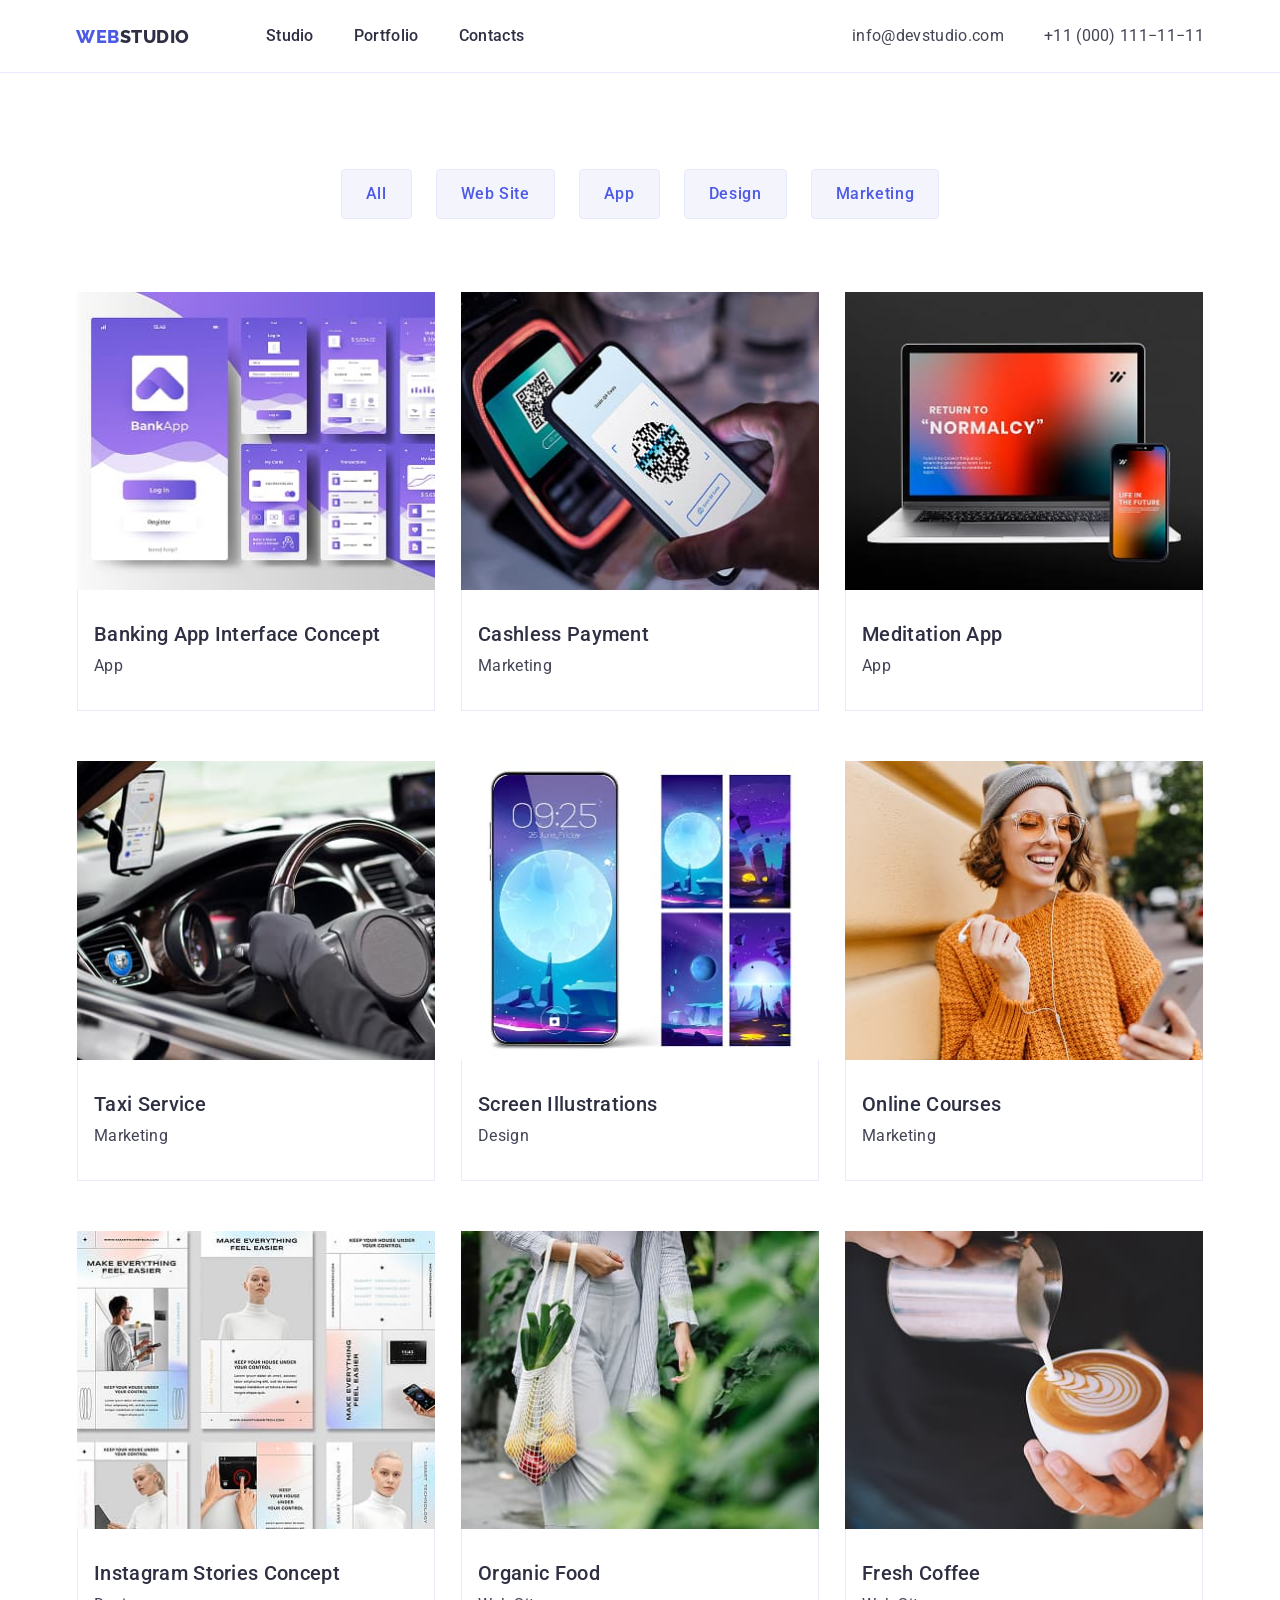
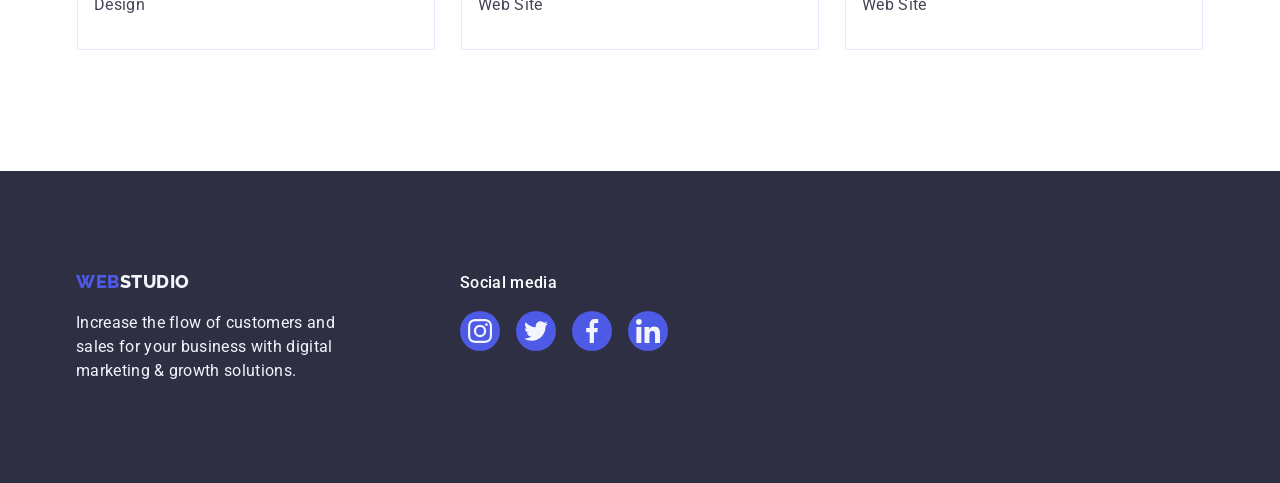
==== portfolio.html @ 6bdd22fa "Initial commit" ====
<!DOCTYPE html>
<html lang="en">
  <head>
    <meta charset="UTF-8" />
    <meta name="viewport" content="width=device-width, initial-scale=1.0" />
    <title>WebStudio</title>
    <!-- Fonts -->
    <link rel="preconnect" href="https://fonts.googleapis.com">
    <link rel="preconnect" href="https://fonts.gstatic.com" crossorigin>
    <link href="https://fonts.googleapis.com/css2?family=Raleway:ital,wght@0,800;1,800&family=Roboto:wght@100..900&display=swap" rel="stylesheet">
    <!-- Normalze -->
    <link rel="stylesheet" href="https://cdn.jsdelivr.net/npm/modern-normalize@3.0.1/modern-normalize.min.css">
    <!-- Custom styles -->
    <link rel="stylesheet" href="./css/styles.css">
  </head>
  <body class="page">
    <!-- Header section -->
    <header class="header">
      <div class="header-container container">
      <nav class="header-nav">
        <a class="header-logo logo link" href="/index.html">Web<span class="header-logo-accent">Studio</span></a>
        <ul class="header-list list">
          <li class="header-item">
            <a class="header-link current link" href="./index.html">Studio</a>
          </li>
          <li class="header-item">
            <a class="header-link link" href="./portfolio.html">Portfolio</a>
          </li>
          <li class="header-item">
            <a class="header-link link" href="">Contacts</a>
          </li>
        </ul>
      </nav>
      <ul class="header-contact-list list">
        <li class="header-contact-item">
          <a class="header-contact-link link" href="mailto:info@devstudio.com">info@devstudio.com</a>
        </li>
        <li class="header-contact-item">
          <a class="header-contact-link link" href="tel:&#43;11(000)111&#8722;11&#8722;11">&#43;11 (000) 111&#8722;11&#8722;11</a>
        </li>
      </ul>
      </div>
    </header>

    <main class="main">
      <!-- Filters -->
       <section class="filters section section-top">
        <div class="container">
        <h1 hidden>Filters</h1>

        <ul class="filters-list list">
          <li class="filters-item">
            <button class="filters-button btn" type="button">All</button>
          </li>
          <li class="filters-item">
            <button class="filters-button btn" type="button">Web Site</button>
          </li>
          <li class="filters-item">
            <button class="filters-button btn" type="button">App</button>
          </li>
          <li class="filters-item">
            <button class="filters-button btn" type="button">Design</button>
          </li>
          <li class="filters-item">
            <button class="filters-button btn" type="button">Marketing</button>
          </li>
        </ul>

        <!-- Card -->
         <h2 hidden>Gallery projects</h2>
        <ul class="filters-card card-set list">
          <!-- Row 1 -->
          <li class="filters-card-item card-set-item">
            <a class="filters-card-link link" href="">
              <img class="filters-card-img" src="./images/portfolio/card/banking-app.jpg" alt="A set of purple-themed mobile banking app screens showing login, account overview, transactions, and card management interfaces" width="360" height="300">
              <div class="card-wrapper">
              <h3 class="filters-card-title">Banking App Interface Concept</h3>
              <p class="filters-card-desc">App</p>
              </div>
            </a>
          </li>
          <li class="filters-card-item card-set-item">
            <a class="filters-card-link link" href="">
              <img class="filters-card-img" src="./images/portfolio/card/cashless-payment.jpg" alt="A person scanning a QR code with a smartphone at a payment terminal for contactless payment" width="360" height="300">
              <div class="card-wrapper">
              <h3 class="filters-card-title">Cashless Payment</h3>
              <p class="filters-card-desc">Marketing</p>
              </div>
            </a>
          </li>
          <li class="filters-card-item card-set-item">
            <a class="filters-card-link link" href="">
              <img class="filters-card-img" src="./images/portfolio/card/meditation-app.jpg" alt="A laptop and smartphone displaying a modern website design with a colorful gradient background and bold text on the screens" width="360" height="300">
              <div class="card-wrapper">
              <h3 class="filters-card-title">Meditation App</h3>
              <p class="filters-card-desc">App</p>
              </div>
            </a>
          </li>
          <!-- Row 2 -->
          <li class="filters-card-item card-set-item">
            <a class="filters-card-link link" href="">
              <img class="filters-card-img" src="./images/portfolio/card/taxi-service.jpg" alt="A person driving a car, holding the steering wheel, with a smartphone mounted on the dashboard displaying a navigation app" width="360" height="300">
              <div class="card-wrapper">
              <h3 class="filters-card-title">Taxi Service</h3>
              <p class="filters-card-desc">Marketing</p>
              </div>
            </a>
          </li>
          <li class="filters-card-item card-set-item">
            <a class="filters-card-link link" href="">
              <img class="filters-card-img" src="./images/portfolio/card/screen-illustrations.jpg" alt="A smartphone displaying a colorful fantasy landscape wallpaper, alongside several alternative screen designs with moonlit and space-themed illustrations" width="360" height="300">
              <div class="card-wrapper">
              <h3 class="filters-card-title">Screen Illustrations</h3>
              <p class="filters-card-desc">Design</p>
              </div>
            </a>
          </li>
          <li class="filters-card-item card-set-item">
            <a class="filters-card-link link" href="">
              <img class="filters-card-img" src="./images/portfolio/card/online-courses.jpg" alt="The image shows a cheerful young woman leaning against a yellow wall outdoors" width="360" height="300">
              <div class="card-wrapper">
              <h3 class="filters-card-title">Online Courses</h3>
              <p class="filters-card-desc">Marketing</p>
              </div>
            </a>
          </li>
          <!-- Row 3 -->
          <li class="filters-card-item card-set-item">
            <a class="filters-card-link link" href="">
              <img class="filters-card-img" src="./images/portfolio/card/instagram-stories.jpg" alt="This image displays a collection of Instagram Story templates focused on smart home technology and lifestyle automation" width="360" height="300">
              <div class="card-wrapper">
              <h3 class="filters-card-title">Instagram Stories Concept</h3>
              <p class="filters-card-desc">Design</p>
              </div>
            </a>
          </li>
          <li class="filters-card-item card-set-item">
            <a class="filters-card-link link" href="">
              <img class="filters-card-img" src="./images/portfolio/card/organic-food.jpg" alt="Organic food" width="360" height="300">
              <div class="card-wrapper">
              <h3 class="filters-card-title">Organic Food</h3>
              <p class="filters-card-desc">Web Site</p>
              </div>
            </a>
          </li>
          <li class="filters-card-item card-set-item">
            <a class="filters-card-link link" href="">
              <img class="filters-card-img" src="./images/portfolio/card/fresh-coffee.jpg" alt="Fresh coffee" width="360" height="300">
              <div class="card-wrapper">
              <h3 class="filters-card-title">Fresh Coffee</h3>
              <p class="filters-card-desc">Web Site</p>
              </div>
            </a>
          </li>
        </ul>
      </div>
       </section>
    </main>
    <!-- Footer section -->
    <footer class="footer">
      <div class="footer-container container">
        <div class="footer-left-container">
      <a class="footer-logo logo link" href="/index.html">Web<span class="footer-logo-accent">Studio</span></a>
      <p class="footer-desc">Increase the flow of customers and sales for your business with digital marketing & growth solutions.</p>
      </div>

      <div class="footer-social">
        <p class="social-desc">Social media</p>
        <ul class="social-list-footer list">
        <li class="social-item-footer">
          <a class="social-link-footer"
          href="https://instagram.com"
          target="_blank"
          rel="noopener noreferrer"
          aria-label="Instagram link">
            <svg class="social-icon-footer" width="24" height="24">
              <use href="./images/icons.svg#icon-instagram"></use>
            </svg>
          </a>
        </li>

        <li class="social-item-footer">
          <a class="social-link-footer"
          href="https://twitter.com"
          target="_blank"
          rel="noopener noreferrer"
          aria-label="Twitter link">
            <svg class="social-icon-footer" width="24" height="24">
              <use href="./images/icons.svg#icon-twitter"></use>
            </svg>
          </a>
        </li>

        <li class="social-item-footer">
          <a class="social-link-footer"
          href="https://facebook.com"
          target="_blank"
          rel="noopener noreferrer"
          aria-label="Facebook link">
            <svg class="social-icon-footer" width="24" height="24">
              <use href="./images/icons.svg#icon-facebook"></use>
            </svg>
          </a>
        </li>

        <li class="social-item-footer">
          <a class="social-link-footer"
          href="https://linkedin.com"
          target="_blank"
          rel="noopener noreferrer"
          aria-label="Linkedin link">
            <svg class="social-icon-footer" width="24" height="24">
              <use href="./images/icons.svg#icon-linkedin"></use>
            </svg>
          </a>
        </li>
        </ul>
      </div>
    </footer>
  </body>
</html>
---- css/styles.css ----
:root {
	/* Text colors */
	/* BG colors */
	--iris: #4d5ae5;
	--ocean: #404bbf;
	--navy-blue: #2e2f42;
	--green: #31d0aa;
	--slate: #434455;
	--light-slate: #8e8f99;
	--cornflower: #e7e9fc;
	--cloud: #f4f4fd;
	--navy-blue-modal: rgba(46, 47, 66, 0.4);
	--grey: rgba(46, 47, 66, 0.7);
	--white: #fff;
	--dairy: #fcfcfc;

	--items: 3;
	--indent: 24px;

	/* Fonts */
	--font-family: "Roboto", sans-serif;
	--second-family: "Raleway", sans-serif;
}

	/* Others */
.page{
	font-family: var(--font-family);
	font-size: 16px;
	line-height: calc(24 / 16);
	letter-spacing: 0.02em;
	color: var(--slate);
}

.container {
	width: 1158px;
	padding-left: 15px;
	padding-right: 15px;
	margin-left: auto;
	margin-right: auto;
}

.section {
	padding-top: 120px;
	padding-bottom: 120px;
}

.section.no-padding {
	padding-bottom: 0;
}

/* reset styles */
img {
	display: block;
	max-width: 100%;
	height: auto;
}

.list{
	padding: 0;
	margin: 0;
	list-style: none;
}

.link{
	text-decoration: none;
	color: currentColor;
}
/* reset end */

.btn {
	border: none;
	border-radius: 4px;
	padding: 16px 32px;
	min-width: 169px;
	font-weight: 500;
	font-size: 16px;
	line-height: calc(24 / 16);
	letter-spacing: 0.04em;
	cursor: pointer;
	color: var(--white);
	background-color: var(--iris);
}

.logo {
	font-family: var(--second-family);
	font-weight: 800;
	font-size: 18px;
	line-height: calc(21 / 18);
	letter-spacing: 0.03em;
	text-transform: uppercase;
	color: var(--iris);
}

/* Header styles */
.header {
	background-color: var(--white);
	border-bottom: 1px solid var(--cornflower);
}

.header-container {
	display: flex;
	align-items: center;
}

.header-nav {
	display: flex;
	align-items: center;
	margin-right: auto;
}

.header-logo {
	margin-right: 76px;
	padding-top: 24px;
	padding-bottom: 24px;
}

.header-logo-accent {
	color: var(--navy-blue);
}

.header-list,
.header-contact-list {
	display: flex;
	align-items: center;
	gap: 40px;
}

.header-link {
	font-weight: 500;
	color: var(--navy-blue);
}

.header-link,
.header-contact-link {
	display: block;
	padding-top: 24px;
	padding-bottom: 24px;
}

.header-link:hover,
.header-link:focus,
.header-contact-link:hover,
.header-contact-link:focus {
	color: var(--ocean);
}

/* Hero styles */
.hero {
	text-align: center;
	padding-top: 188px;
	padding-bottom: 188px;
	max-width: 1440px;
	margin-left: auto;
	margin-right: auto;
	background-color: var(--navy-blue);
	background-image: linear-gradient(var(--grey)), url(../images/hero/hero.jpg);
	background-repeat: no-repeat;
	background-position: center;
	background-size: cover;
}

.hero-title {
	margin-top: 0;
	margin-left: auto;
	margin-right: auto;
	margin-bottom: 48px;
	width: 496px;
	font-size: 56px;
	line-height: calc(60 / 56);
	color: var(--white);
}

.hero-button {
	box-shadow: 0 4px 4px 0 rgba(0, 0, 0, 0.15);
}

.hero-button:hover,
.hero-button:focus {
	background-color: var(--ocean);
}

/* Features styles */
.features-list {
	--items: 4;
}

.features-icon-container {
	display: flex;
  align-items: center;
  justify-content: center;
  height: 112px;
	margin-bottom: 8px;
	border-radius: 4px;
	background-color: var(--cloud);
}

.features-title {
	margin-top: 0;
	margin-bottom: 8px;
	font-weight: 500;
	font-size: 20px;
	line-height: calc(24 / 20);
	color: var(--navy-blue);
}

.features-disc {
	margin-top: 0;
	margin-bottom: 0;
}

/* What are we doing styles */
.wedoing-list {
	--items: 3;
}

.wedoing-title {
	margin-top: 0;
	margin-bottom: 72px;
	font-size: 36px;
	line-height: calc(40 / 36);
	text-transform: capitalize;
	text-align: center;
	color: var(--navy-blue);
}

/* Our team styles */
.team {
	background-color: var(--cloud);
}

.team-title {
	margin-top: 0;
	margin-bottom: 72px;
	font-size: 36px;
	line-height: calc(40 / 36);
	text-transform: capitalize;
	text-align: center;
	color: var(--navy-blue);
}

.team-list {
	--items: 4;
}

.team-item {
	border-radius: 0 0 4px 4px;
	box-shadow: 0 2px 1px 0 rgba(46, 47, 66, 0.08), 0 1px 1px 0 rgba(46, 47, 66, 0.16), 0 1px 6px 0 rgba(46, 47, 66, 0.08);
	background-color: var(--white);
}

.team-wrapper {
	padding: 32px 16px;
}

.team-name {
	margin-top: 0;
	margin-bottom: 8px;
	font-weight: 500;
	font-size: 20px;
	line-height: calc(24 / 20);
	text-align: center;
	color: var(--navy-blue);
}

.team-position {
	margin-top: 0;
	margin-bottom: 8px;
	text-align: center;
	color: var(--slate);
}

.socials {
	display: flex;
	align-items: center;
	justify-content: center;
	gap: 24px;
}

.socials-link {
	display: flex;
	align-items: center;
	justify-content: center;
	width: 40px;
	height: 40px;
	color: var(--white);
	background-color: var(--iris);
	border-radius: 50%;
}

.socials-link:hover,
.socials-link:focus {
	background-color: var(--ocean);
}

.socials-icon {
	fill: currentColor;
}

/* Customers styles */
.customers-title {
	margin-top: 0;
	margin-bottom: 72px;
	font-size: 36px;
	line-height: calc(40 / 36);
	text-transform: capitalize;
	text-align: center;
	color: var(--navy-blue);
}

.customers-list {
	display: flex;
	flex-wrap: wrap;
	gap: 24px;
}

.customers-link {
	display: flex;
	align-items: center;
	justify-content: center;
	width: 168px;
	height: 88px;
	border: 1px solid var(--light-slate);
	border-radius: 4px;
	color: var(--light-slate);
}

.customers-link:hover,
.customers-link:focus {
	border-color: var(--ocean);
	color: var(--ocean);
}

.customers-icon {
	fill: currentColor;
}

/* Footer styles */
.footer {
	padding-top: 100px;
	padding-bottom: 100px;
	background-color: var(--navy-blue);
}

.footer-container {
	display: flex;
	align-items: baseline;
}

.footer-left-container {
	margin-right: 120px;
}

.footer-logo-accent {
	color: var(--cloud);
}

.footer-desc {
	margin-top: 16px;
	margin-bottom: 0;
	max-width: 264px;
	color: var(--cloud);
}

.social-desc {
	margin-top: 0;
	margin-bottom: 16px;
	font-weight: 500;
	color: var(--white);
}

.social-list-footer {
	display: flex;
	gap: 16px;
}

.social-link-footer {
	width: 40px;
	height: 40px;
	display: flex;
	align-items: center;
	justify-content: center;
	border-radius: 50%;
	background-color: var(--iris);
}

.social-link-footer:hover,
.social-link-footer:focus {
	background-color: var(--green);
}

.social-icon-footer {
	fill: var(--cloud);
}

/* Portfolio */

/* Filters */
.section-top {
	padding-top: 96px;
}

.filters-list {
	display: flex;
	justify-content: center;
	align-items: center;
	margin-bottom: 72px;
	gap: 24px;
}

.filters-button {
	padding: 12px 24px;
	min-width: 69px;
	border: 1px solid var(--cornflower);
	background-color: var(--cloud);
	text-align: center;
	color: var(--iris);
}

.filters-button:hover,
.filters-button:focus {
	color: var(--white);
	background-color: var(--ocean);
	box-shadow: 0 2px 2px 0 rgba(0, 0, 0, 0.12), 0 2px 1px 0 rgba(0, 0, 0, 0.08), 0 3px 1px 0 rgba(0, 0, 0, 0.1);
}

	/* Card */
	.filters-card.card-set {
	gap: 48px 24px;
}

.filters-card-link {
	display: block;
	border: 1px solid transparent;
}

.filters-card-link:hover,
.filters-card-link:focus {
	border-color: var(--cloud);
	box-shadow: 0 2px 1px 0 rgba(46, 47, 66, 0.08), 0 1px 1px 0 rgba(46, 47, 66, 0.16), 0 1px 6px 0 rgba(46, 47, 66, 0.08);
}

.card-wrapper {
	border: 1px solid var(--cornflower);
	background-color: var(--white);
	padding: 32px 16px;
	border-top: none;
}

.filters-card-title {
	margin-top: 0;
	margin-bottom: 8px;
	font-weight: 500;
	font-size: 20px;
	line-height: calc(24 / 20);
	color: var(--navy-blue);
}

.filters-card-desc {
	margin-top: 0;
	margin-bottom: 0;
}

.card-set {
	display: flex;
	flex-wrap: wrap;
	gap: 24px;
}

.card-set-item {
	width: calc((100% - var(--indent) * (var(--items) - 1)) / var(--items));
}
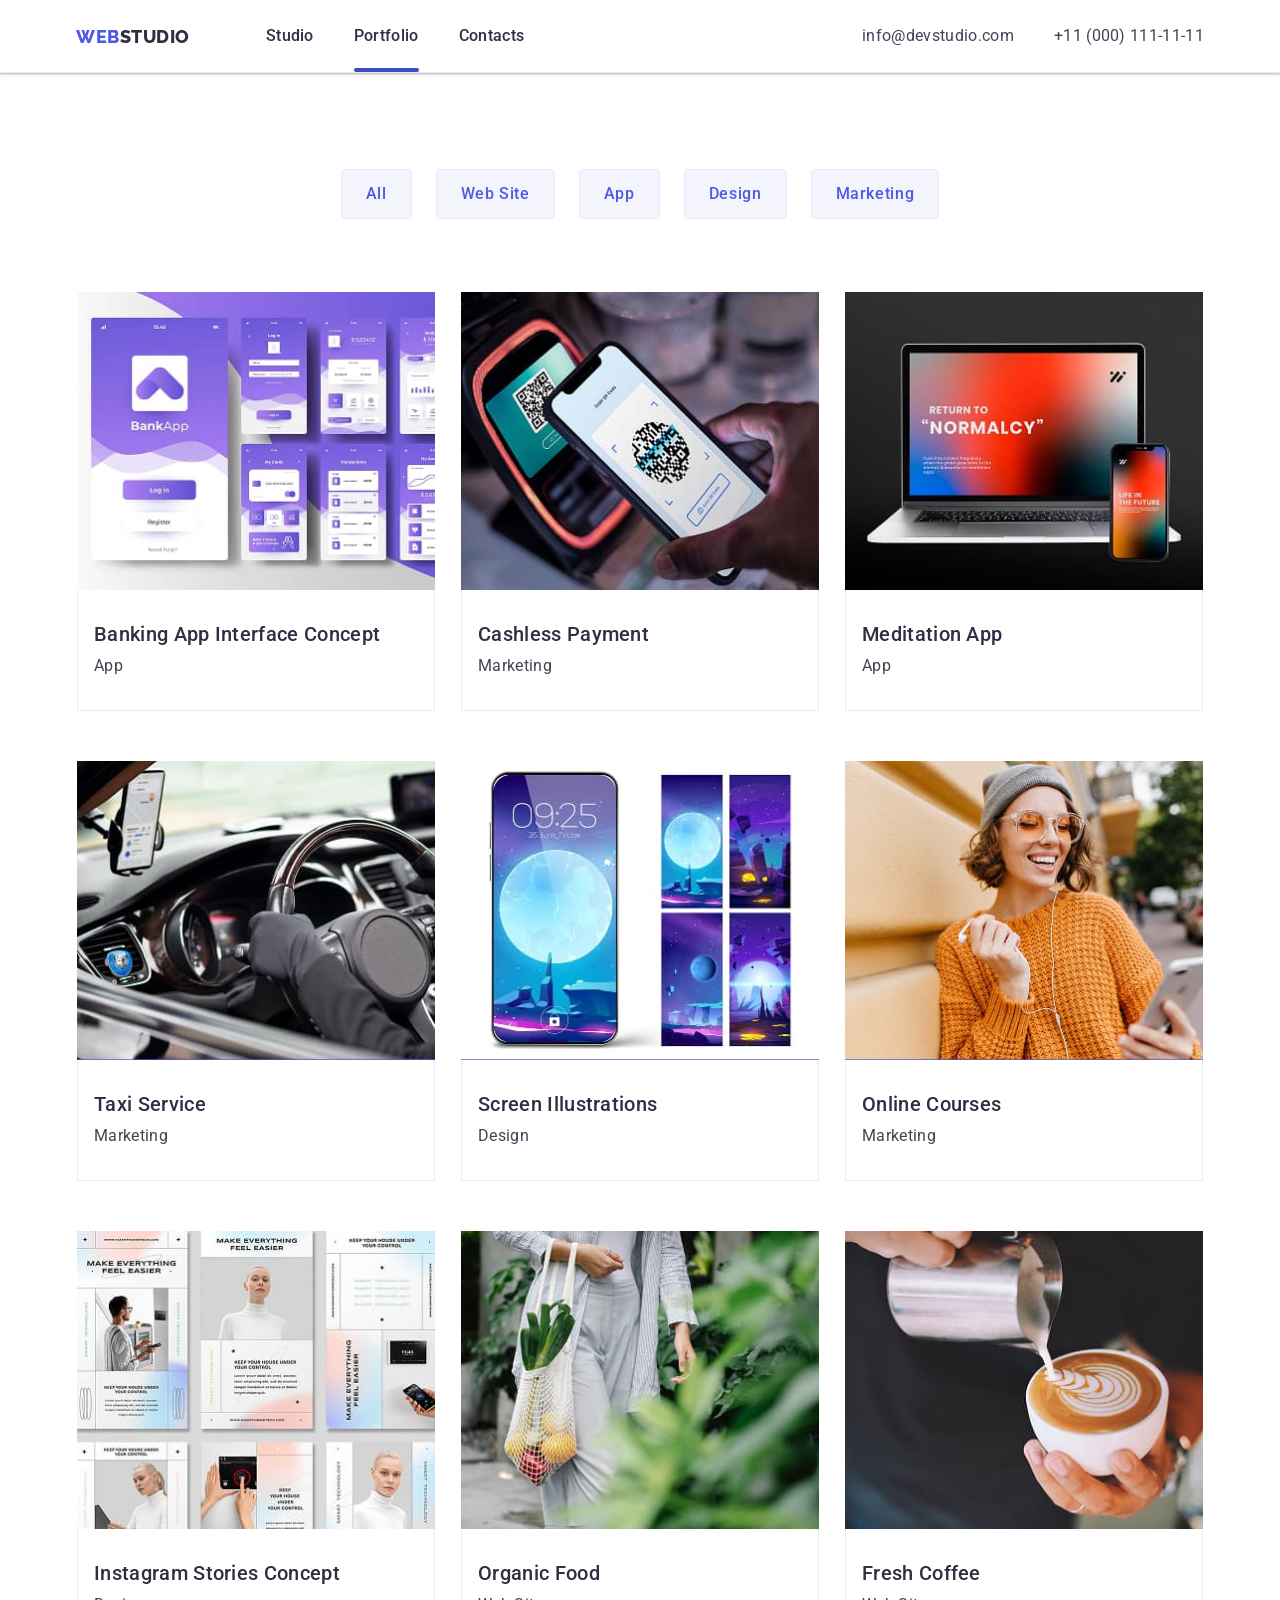
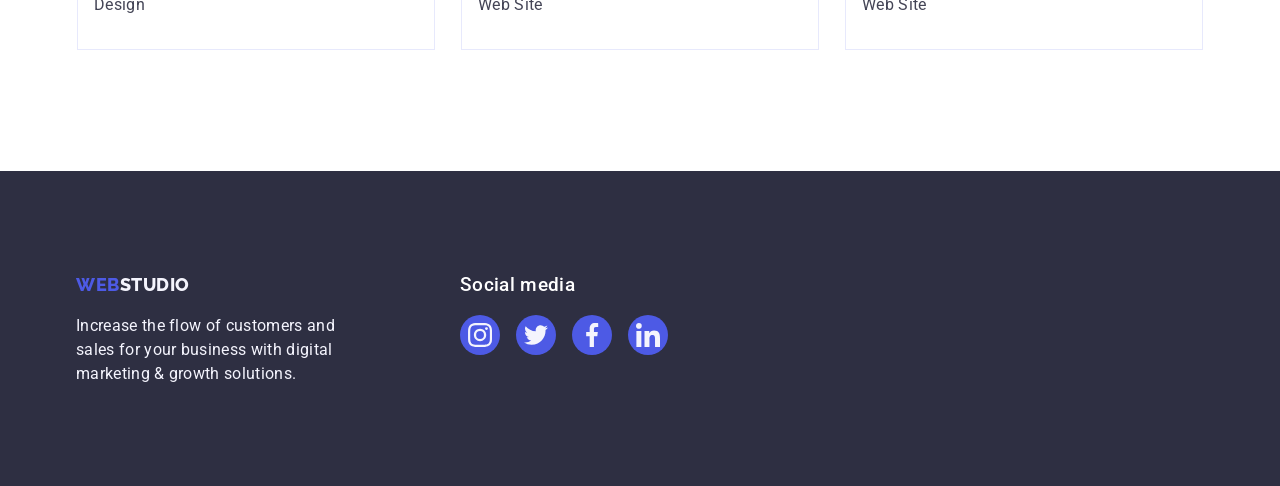
==== commit d83626d1: "add animated overlay to portfolio project cards" ====
--- a/portfolio.html
+++ b/portfolio.html
@@ -8,7 +8,7 @@
     <link rel="preconnect" href="https://fonts.googleapis.com">
     <link rel="preconnect" href="https://fonts.gstatic.com" crossorigin>
     <link href="https://fonts.googleapis.com/css2?family=Raleway:ital,wght@0,800;1,800&family=Roboto:wght@100..900&display=swap" rel="stylesheet">
-    <!-- Normalze -->
+    <!-- Normalize -->
     <link rel="stylesheet" href="https://cdn.jsdelivr.net/npm/modern-normalize@3.0.1/modern-normalize.min.css">
     <!-- Custom styles -->
     <link rel="stylesheet" href="./css/styles.css">
@@ -18,16 +18,16 @@
     <header class="header">
       <div class="header-container container">
       <nav class="header-nav">
-        <a class="header-logo logo link" href="/index.html">Web<span class="header-logo-accent">Studio</span></a>
+        <a class="header-logo logo link" href="./index.html">Web<span class="header-logo-accent">Studio</span></a>
         <ul class="header-list list">
           <li class="header-item">
-            <a class="header-link current link" href="./index.html">Studio</a>
+            <a class="header-link link" href="./index.html">Studio</a>
           </li>
           <li class="header-item">
-            <a class="header-link link" href="./portfolio.html">Portfolio</a>
+            <a class="header-link current link" href="./portfolio.html">Portfolio</a>
           </li>
           <li class="header-item">
-            <a class="header-link link" href="">Contacts</a>
+            <a class="header-link link" href="#">Contacts</a>
           </li>
         </ul>
       </nav>
@@ -36,17 +36,16 @@
           <a class="header-contact-link link" href="mailto:info@devstudio.com">info@devstudio.com</a>
         </li>
         <li class="header-contact-item">
-          <a class="header-contact-link link" href="tel:&#43;11(000)111&#8722;11&#8722;11">&#43;11 (000) 111&#8722;11&#8722;11</a>
+          <a class="header-contact-link link" href="tel:+11(000)111-11-11">+11 (000) 111-11-11</a>
         </li>
       </ul>
       </div>
     </header>
-
     <main class="main">
       <!-- Filters -->
        <section class="filters section section-top">
         <div class="container">
-        <h1 hidden>Filters</h1>
+        <h1 class="hidden-title">Filters</h1>
 
         <ul class="filters-list list">
           <li class="filters-item">
@@ -67,12 +66,15 @@
         </ul>
 
         <!-- Card -->
-         <h2 hidden>Gallery projects</h2>
+         <h2 class="hidden-title">Gallery projects</h2>
         <ul class="filters-card card-set list">
           <!-- Row 1 -->
           <li class="filters-card-item card-set-item">
             <a class="filters-card-link link" href="">
-              <img class="filters-card-img" src="./images/portfolio/card/banking-app.jpg" alt="A set of purple-themed mobile banking app screens showing login, account overview, transactions, and card management interfaces" width="360" height="300">
+              <div class="filters-card-wrapper">
+                <img class="filters-card-img" src="./images/portfolio/card/banking-app.jpg" alt="A set of purple-themed mobile banking app screens showing login, account overview, transactions, and card management interfaces" width="360" height="300">
+                <p class="overlay">14 Stylish and User-Friendly App Design Concepts · Task Manager App · Calorie Tracker App · Exotic Fruit Ecommerce App · Cloud Storage App</p>
+              </div>
               <div class="card-wrapper">
               <h3 class="filters-card-title">Banking App Interface Concept</h3>
               <p class="filters-card-desc">App</p>
@@ -81,7 +83,10 @@
           </li>
           <li class="filters-card-item card-set-item">
             <a class="filters-card-link link" href="">
+              <div class="filters-card-wrapper">
               <img class="filters-card-img" src="./images/portfolio/card/cashless-payment.jpg" alt="A person scanning a QR code with a smartphone at a payment terminal for contactless payment" width="360" height="300">
+              <p class="overlay">14 Stylish and User-Friendly App Design Concepts · Task Manager App · Calorie Tracker App · Exotic Fruit Ecommerce App · Cloud Storage App</p>
+            </div>
               <div class="card-wrapper">
               <h3 class="filters-card-title">Cashless Payment</h3>
               <p class="filters-card-desc">Marketing</p>
@@ -90,7 +95,10 @@
           </li>
           <li class="filters-card-item card-set-item">
             <a class="filters-card-link link" href="">
+              <div class="filters-card-wrapper">
               <img class="filters-card-img" src="./images/portfolio/card/meditation-app.jpg" alt="A laptop and smartphone displaying a modern website design with a colorful gradient background and bold text on the screens" width="360" height="300">
+              <p class="overlay">14 Stylish and User-Friendly App Design Concepts · Task Manager App · Calorie Tracker App · Exotic Fruit Ecommerce App · Cloud Storage App</p>
+            </div>
               <div class="card-wrapper">
               <h3 class="filters-card-title">Meditation App</h3>
               <p class="filters-card-desc">App</p>
@@ -100,7 +108,10 @@
           <!-- Row 2 -->
           <li class="filters-card-item card-set-item">
             <a class="filters-card-link link" href="">
+              <div class="filters-card-wrapper">
               <img class="filters-card-img" src="./images/portfolio/card/taxi-service.jpg" alt="A person driving a car, holding the steering wheel, with a smartphone mounted on the dashboard displaying a navigation app" width="360" height="300">
+              <p class="overlay">14 Stylish and User-Friendly App Design Concepts · Task Manager App · Calorie Tracker App · Exotic Fruit Ecommerce App · Cloud Storage App</p>
+            </div>
               <div class="card-wrapper">
               <h3 class="filters-card-title">Taxi Service</h3>
               <p class="filters-card-desc">Marketing</p>
@@ -109,7 +120,10 @@
           </li>
           <li class="filters-card-item card-set-item">
             <a class="filters-card-link link" href="">
+              <div class="filters-card-wrapper">
               <img class="filters-card-img" src="./images/portfolio/card/screen-illustrations.jpg" alt="A smartphone displaying a colorful fantasy landscape wallpaper, alongside several alternative screen designs with moonlit and space-themed illustrations" width="360" height="300">
+              <p class="overlay">14 Stylish and User-Friendly App Design Concepts · Task Manager App · Calorie Tracker App · Exotic Fruit Ecommerce App · Cloud Storage App</p>
+            </div>
               <div class="card-wrapper">
               <h3 class="filters-card-title">Screen Illustrations</h3>
               <p class="filters-card-desc">Design</p>
@@ -118,7 +132,10 @@
           </li>
           <li class="filters-card-item card-set-item">
             <a class="filters-card-link link" href="">
+              <div class="filters-card-wrapper">
               <img class="filters-card-img" src="./images/portfolio/card/online-courses.jpg" alt="The image shows a cheerful young woman leaning against a yellow wall outdoors" width="360" height="300">
+              <p class="overlay">14 Stylish and User-Friendly App Design Concepts · Task Manager App · Calorie Tracker App · Exotic Fruit Ecommerce App · Cloud Storage App</p>
+            </div>
               <div class="card-wrapper">
               <h3 class="filters-card-title">Online Courses</h3>
               <p class="filters-card-desc">Marketing</p>
@@ -128,7 +145,10 @@
           <!-- Row 3 -->
           <li class="filters-card-item card-set-item">
             <a class="filters-card-link link" href="">
+              <div class="filters-card-wrapper">
               <img class="filters-card-img" src="./images/portfolio/card/instagram-stories.jpg" alt="This image displays a collection of Instagram Story templates focused on smart home technology and lifestyle automation" width="360" height="300">
+              <p class="overlay">14 Stylish and User-Friendly App Design Concepts · Task Manager App · Calorie Tracker App · Exotic Fruit Ecommerce App · Cloud Storage App</p>
+            </div>
               <div class="card-wrapper">
               <h3 class="filters-card-title">Instagram Stories Concept</h3>
               <p class="filters-card-desc">Design</p>
@@ -137,7 +157,10 @@
           </li>
           <li class="filters-card-item card-set-item">
             <a class="filters-card-link link" href="">
+              <div class="filters-card-wrapper">
               <img class="filters-card-img" src="./images/portfolio/card/organic-food.jpg" alt="Organic food" width="360" height="300">
+              <p class="overlay">14 Stylish and User-Friendly App Design Concepts · Task Manager App · Calorie Tracker App · Exotic Fruit Ecommerce App · Cloud Storage App</p>
+            </div>
               <div class="card-wrapper">
               <h3 class="filters-card-title">Organic Food</h3>
               <p class="filters-card-desc">Web Site</p>
@@ -146,7 +169,10 @@
           </li>
           <li class="filters-card-item card-set-item">
             <a class="filters-card-link link" href="">
+              <div class="filters-card-wrapper">
               <img class="filters-card-img" src="./images/portfolio/card/fresh-coffee.jpg" alt="Fresh coffee" width="360" height="300">
+              <p class="overlay">14 Stylish and User-Friendly App Design Concepts · Task Manager App · Calorie Tracker App · Exotic Fruit Ecommerce App · Cloud Storage App</p>
+            </div>
               <div class="card-wrapper">
               <h3 class="filters-card-title">Fresh Coffee</h3>
               <p class="filters-card-desc">Web Site</p>
@@ -161,12 +187,12 @@
     <footer class="footer">
       <div class="footer-container container">
         <div class="footer-left-container">
-      <a class="footer-logo logo link" href="/index.html">Web<span class="footer-logo-accent">Studio</span></a>
+      <a class="footer-logo logo link" href="./index.html">Web<span class="footer-logo-accent">Studio</span></a>
       <p class="footer-desc">Increase the flow of customers and sales for your business with digital marketing & growth solutions.</p>
       </div>
 
       <div class="footer-social">
-        <p class="social-desc">Social media</p>
+        <h3 class="social-desc">Social media</h3>
         <ul class="social-list-footer list">
         <li class="social-item-footer">
           <a class="social-link-footer"
@@ -216,6 +242,7 @@
           </a>
         </li>
         </ul>
+      </div>
       </div>
     </footer>
   </body>
--- a/css/styles.css
+++ b/css/styles.css
@@ -1,4 +1,7 @@
 :root {
+	/* Fonts */
+	--font-family: "Roboto", sans-serif;
+	--second-family: "Raleway", sans-serif;
 	/* Text colors */
 	/* BG colors */
 	--iris: #4d5ae5;
@@ -17,9 +20,7 @@
 	--items: 3;
 	--indent: 24px;
 
-	/* Fonts */
-	--font-family: "Roboto", sans-serif;
-	--second-family: "Raleway", sans-serif;
+	--transition-duration: 250ms cubic-bezier(0.4, 0, 0.2, 1);
 }
 
 	/* Others */
@@ -29,6 +30,19 @@
 	line-height: calc(24 / 16);
 	letter-spacing: 0.02em;
 	color: var(--slate);
+}
+
+.hidden-title {
+  position: absolute;
+  white-space: nowrap;
+  width: 1px;
+  height: 1px;
+  overflow: hidden;
+  border: 0;
+  padding: 0;
+  clip: rect(0 0 0 0);
+  clip-path: inset(100%);
+  margin: -1px;
 }
 
 .container {
@@ -95,6 +109,7 @@
 .header {
 	background-color: var(--white);
 	border-bottom: 1px solid var(--cornflower);
+	box-shadow: 0 1px 6px 0 rgba(46, 47, 66, 0.08), 0 1px 1px 0 rgba(46, 47, 66, 0.16), 0 2px 1px 0 rgba(46, 47, 66, 0.08);
 }
 
 .header-container {
@@ -132,9 +147,11 @@
 
 .header-link,
 .header-contact-link {
+	position: relative;
 	display: block;
 	padding-top: 24px;
 	padding-bottom: 24px;
+	transition: color var(--transition-duration);
 }
 
 .header-link:hover,
@@ -142,6 +159,18 @@
 .header-contact-link:hover,
 .header-contact-link:focus {
 	color: var(--ocean);
+}
+
+.header-link.current::after {
+	content: "";
+	position: absolute;
+	bottom: 0;
+
+	display: block;
+	width: 100%;
+	height: 4px;
+	border-radius: 2px;
+	background-color: var(--ocean);
 }
 
 /* Hero styles */
@@ -153,7 +182,7 @@
 	margin-left: auto;
 	margin-right: auto;
 	background-color: var(--navy-blue);
-	background-image: linear-gradient(var(--grey)), url(../images/hero/hero.jpg);
+	background-image: linear-gradient(var(--grey), var(--grey)), url(../images/hero/hero.jpg);
 	background-repeat: no-repeat;
 	background-position: center;
 	background-size: cover;
@@ -172,6 +201,7 @@
 
 .hero-button {
 	box-shadow: 0 4px 4px 0 rgba(0, 0, 0, 0.15);
+	transition: background-color var(--transition-duration);
 }
 
 .hero-button:hover,
@@ -208,12 +238,12 @@
 	margin-bottom: 0;
 }
 
-/* What are we doing styles */
-.wedoing-list {
+/* What we do */
+.whatwedo-list {
 	--items: 3;
 }
 
-.wedoing-title {
+.whatwedo-title {
 	margin-top: 0;
 	margin-bottom: 72px;
 	font-size: 36px;
@@ -285,6 +315,7 @@
 	color: var(--white);
 	background-color: var(--iris);
 	border-radius: 50%;
+	transition: background-color var(--transition-duration);
 }
 
 .socials-link:hover,
@@ -322,6 +353,8 @@
 	border: 1px solid var(--light-slate);
 	border-radius: 4px;
 	color: var(--light-slate);
+	transition: border-color var(--transition-duration),
+	color var(--transition-duration);
 }
 
 .customers-link:hover,
@@ -381,6 +414,7 @@
 	justify-content: center;
 	border-radius: 50%;
 	background-color: var(--iris);
+	transition: background-color var(--transition-duration);
 }
 
 .social-link-footer:hover,
@@ -414,6 +448,9 @@
 	background-color: var(--cloud);
 	text-align: center;
 	color: var(--iris);
+	transition: color var(--transition-duration),
+	background-color var(--transition-duration),
+	box-shadow var(--transition-duration);
 }
 
 .filters-button:hover,
@@ -431,12 +468,43 @@
 .filters-card-link {
 	display: block;
 	border: 1px solid transparent;
+	transition: border-color var(--transition-duration),
+	box-shadow var(--transition-duration);
 }
 
 .filters-card-link:hover,
 .filters-card-link:focus {
 	border-color: var(--cloud);
 	box-shadow: 0 2px 1px 0 rgba(46, 47, 66, 0.08), 0 1px 1px 0 rgba(46, 47, 66, 0.16), 0 1px 6px 0 rgba(46, 47, 66, 0.08);
+}
+
+.filters-card-wrapper {
+	position: relative;
+	overflow: hidden;
+}
+
+.overlay {
+	position: absolute;
+	left: 0;
+	top: 0;
+	width: 100%;
+	height: 100%;
+	overflow: auto;
+	transform: translate(0, 100%);
+	margin-top: 0;
+	margin-bottom: 0;
+	color: var(--cloud);
+	background-color: var(--iris);
+	padding-top: 40px;
+	padding-bottom: 40px;
+	padding-right: 32px;
+	padding-left: 32px;
+	transition: transform var(--transition-duration);
+}
+
+.filters-card-link:hover .overlay,
+.filters-card-link:focus .overlay {
+	transform: translate(0, 0);
 }
 
 .card-wrapper {
@@ -468,4 +536,68 @@
 
 .card-set-item {
 	width: calc((100% - var(--indent) * (var(--items) - 1)) / var(--items));
-}+}
+
+/* MODAL WINDOW */
+.backdrop {
+	position: fixed;
+	top: 0;
+	left: 0;
+	width: 100%;
+	height: 100%;
+	background-color: var(--navy-blue-modal);
+	transition: opacity var(--transition-duration),
+	visibility var(--transition-duration);
+}
+
+
+.backdrop.is-hidden {
+	opacity: 0;
+	visibility: hidden;
+	pointer-events: none;
+}
+
+.modal {
+	position: absolute;
+	top: 50%;
+	left: 50%;
+	transform: translate(-50%, -50%);
+
+	width: 408px;
+	min-height: 584px;
+
+	background-color: var(--dairy);
+	border-radius: 4px;
+	box-shadow: 0 2px 1px 0 rgba(0, 0, 0, 0.2), 0 1px 3px 0 rgba(0, 0, 0, 0.12), 0 1px 1px 0 rgba(0, 0, 0, 0.14);
+}
+
+.modal-close-btn {
+	position: absolute;
+	top: 24px;
+	right: 24px;
+	display: flex;
+	align-items: center;
+	justify-content: center;
+	width: 24px;
+	height: 24px;
+	padding: 0;
+	border-radius: 50%;
+	background-color: var(--cloud);
+	border: 1px solid rgba(0, 0, 0, 0.1);
+	transition: background-color var(--transition-duration);
+}
+
+.modal-close-btn:hover,
+.modal-close-btn:focus {
+	background-color: var(--ocean);
+}
+
+.modal-close-icon {
+	transition: fill var(--transition-duration);
+}
+
+.modal-close-btn:hover .modal-close-icon,
+.modal-close-btn:focus .modal-close-icon {
+	fill: var(--white);
+}
+/* /MODAL WINDOW */
